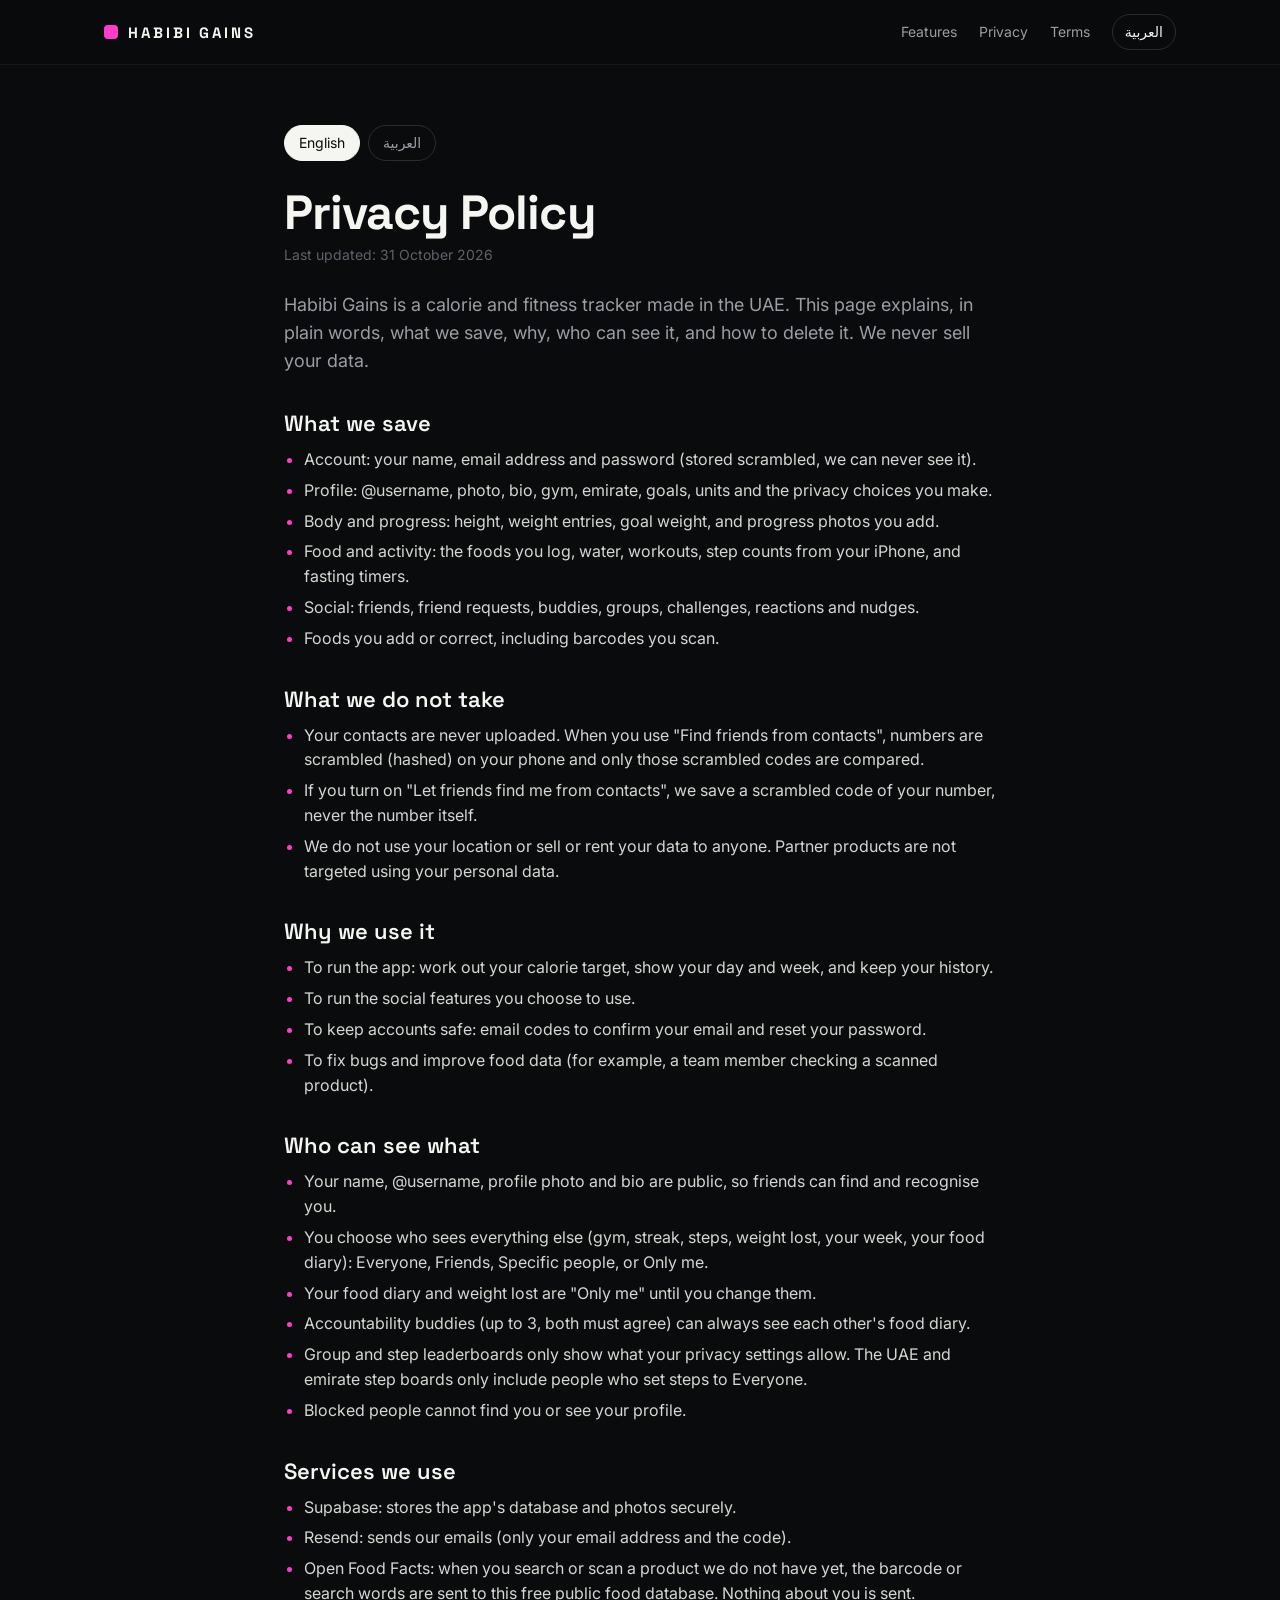
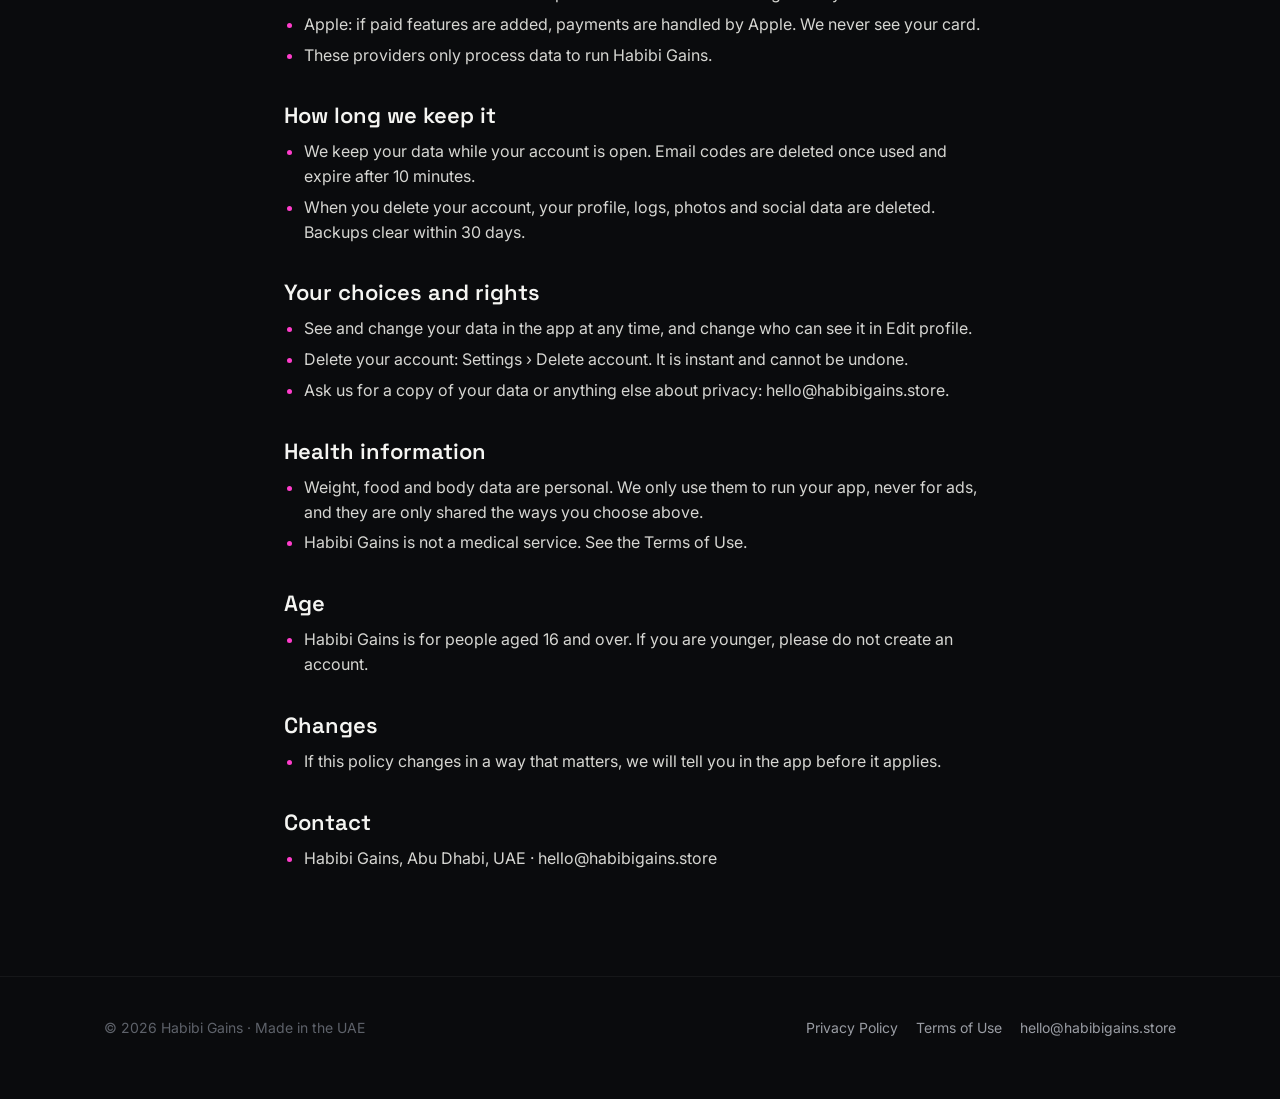
==== privacy/index.html @ e0798a8f "Add files via upload" ====
<!DOCTYPE html><html lang="en" dir="ltr"><head><meta charset="utf-8"><meta name="viewport" content="width=device-width,initial-scale=1">
<title>Privacy Policy · Habibi Gains</title><meta name="description" content="Habibi Gains is a calorie and fitness tracker made in the UAE. This page explains, in plain words, what we save, why, who can see it, and how to delet"><meta name="theme-color" content="#0A0B0D">
<meta property="og:title" content="Privacy Policy · Habibi Gains"><meta property="og:description" content="Habibi Gains is a calorie and fitness tracker made in the UAE. This page explains, in plain words, what we save, why, who can see it, and how to delet"><meta property="og:url" content="https://habibigains.store/privacy/">
<link rel="icon" href="data:image/svg+xml,%3Csvg xmlns='http://www.w3.org/2000/svg' viewBox='0 0 32 32'%3E%3Crect width='32' height='32' rx='8' fill='%23FF3DCB'/%3E%3C/svg%3E">
<link rel="preconnect" href="https://fonts.googleapis.com"><link rel="preconnect" href="https://fonts.gstatic.com" crossorigin><link href="https://fonts.googleapis.com/css2?family=Inter:wght@400;500;600&family=Space+Grotesk:wght@500;700&family=IBM+Plex+Sans+Arabic:wght@400;600;700&display=swap" rel="stylesheet"><style>
:root{--bg:#0A0B0D;--card:#15171B;--card2:#1E2126;--text:#F5F5F2;--muted:#9A9DA4;--faint:#5E626A;--accent:#FF3DCB;--lime:#C6FF3D}
*{box-sizing:border-box;margin:0;padding:0}
html{scroll-behavior:smooth}
body{overflow-x:hidden;background:var(--bg);color:var(--text);font:400 16px/1.55 Inter,system-ui,-apple-system,sans-serif;-webkit-font-smoothing:antialiased}
[dir=rtl] body,[dir=rtl] .h{font-family:'IBM Plex Sans Arabic',Inter,system-ui,sans-serif}
a{color:inherit;text-decoration:none}
.wrap{max-width:1120px;margin:0 auto;padding:0 24px}
.h{font-family:'Space Grotesk',Inter,sans-serif;letter-spacing:-.02em}
nav{position:sticky;top:0;z-index:10;backdrop-filter:blur(14px);background:rgba(10,11,13,.75);border-bottom:1px solid #ffffff0d}
nav .wrap{display:flex;align-items:center;justify-content:space-between;height:64px}
.logo{white-space:nowrap;display:flex;align-items:center;gap:10px;font:700 15px 'Space Grotesk',sans-serif;letter-spacing:.18em}
.logo i{width:14px;height:14px;border-radius:4px;background:var(--accent);display:block}
.links{display:flex;gap:22px;align-items:center;font-size:14px;color:var(--muted)}
.links a:hover{color:var(--text)}
.lang{border:1px solid #ffffff22;border-radius:999px;padding:6px 12px;color:var(--text);background:none;font:inherit;cursor:pointer}
.hero{padding-top:88px;padding-bottom:40px;display:grid;grid-template-columns:minmax(0,1.1fr) minmax(0,.9fr);gap:40px;align-items:center}
.pill{display:inline-flex;gap:8px;align-items:center;font-size:13px;color:var(--muted);border:1px solid #ffffff1a;border-radius:999px;padding:6px 12px}
.pill b{width:7px;height:7px;border-radius:50%;background:var(--lime);display:block}
h1{font-size:clamp(42px,6vw,72px);line-height:1.02;margin:22px 0 18px}
h1 em{font-style:normal;color:var(--accent)}
.sub{font-size:19px;color:var(--muted);max-width:520px}
.cta{display:flex;gap:12px;flex-wrap:wrap;margin-top:30px}
.store{display:inline-flex;align-items:center;gap:10px;background:var(--text);color:#0A0B0D;border-radius:14px;padding:12px 18px;font-weight:600}
.store small{display:block;font-size:11px;font-weight:500;opacity:.6;line-height:1}
form{display:flex;gap:8px;margin-top:16px;max-width:460px}
input{flex:1;background:var(--card);border:1px solid #ffffff14;border-radius:14px;padding:14px 16px;color:var(--text);font:inherit;outline:none}
input:focus{border-color:var(--accent)}
button.go{white-space:nowrap;background:var(--accent);color:#0A0B0D;border:0;border-radius:14px;padding:0 18px;font:600 15px Inter,sans-serif;cursor:pointer}
.note{font-size:13px;color:var(--faint);margin-top:8px;min-height:20px}
.phones{position:relative;height:600px}
.phone{position:absolute;width:270px;height:560px;border-radius:44px;background:#000;border:8px solid #1c1e22;box-shadow:0 40px 80px #0009,0 0 0 1px #ffffff12;overflow:hidden;padding:46px 16px 16px}
.phone:before{content:"";position:absolute;top:10px;left:50%;transform:translateX(-50%);width:84px;height:24px;border-radius:12px;background:#000;border:1px solid #ffffff10}
.p1{right:215px;top:10px;transform:rotate(-5deg)}
.p2{right:-10px;top:60px;transform:rotate(5deg);z-index:2}
.scr{display:flex;flex-direction:column;gap:10px;font-size:12px}
.card{background:var(--card);border-radius:18px;padding:12px}
.ring{width:120px;height:120px;border-radius:50%;margin:4px auto;display:grid;place-items:center;background:conic-gradient(var(--accent) 0 66%,#ffffff14 0)}
.ring div{width:96px;height:96px;border-radius:50%;background:var(--card);display:grid;place-items:center;text-align:center}
.ring b{font:700 24px 'Space Grotesk',sans-serif}
.dots{display:flex;justify-content:space-between}
.dots span{width:22px;height:22px;border-radius:50%;background:var(--accent)}
.dots .o{background:#FF7A59}.dots .u{background:#ffffff1a}
.bar{height:6px;border-radius:9px;background:#ffffff14;overflow:hidden;margin-top:4px}.bar i{display:block;height:100%;background:var(--accent)}
.row{display:flex;justify-content:space-between;align-items:center}
.m{color:var(--muted)}
.receipt{background:#F7F5EF;color:#111;border-radius:6px;padding:14px;font:12px/1.5 'Courier New',monospace;transform:rotate(-1.5deg)}
.receipt hr{border:0;border-top:1px dashed #999;margin:6px 0}
section{padding:90px 0}
.kicker{color:var(--accent);font:600 13px Inter,sans-serif;letter-spacing:.14em;text-transform:uppercase}
h2{font-size:clamp(32px,4vw,48px);line-height:1.08;margin:12px 0 14px}
.lead{color:var(--muted);font-size:18px;max-width:620px}
.grid{display:grid;grid-template-columns:repeat(3,1fr);gap:16px;margin-top:44px}
.f{background:var(--card);border:1px solid #ffffff0a;border-radius:24px;padding:26px;min-height:210px}
.f .ic{width:42px;height:42px;border-radius:12px;background:var(--card2);display:grid;place-items:center;font-size:20px;margin-bottom:18px}
.f h3{font:600 20px 'Space Grotesk',sans-serif;margin-bottom:8px}
.f p{color:var(--muted);font-size:15px}
.f.wide{grid-column:span 3;min-height:0}.f.big{grid-column:span 2;background:linear-gradient(135deg,#2a0f25,#15171B 60%)}
.week{display:flex;gap:10px;margin-top:22px;align-items:flex-end;height:120px}
.week div{flex:1;text-align:center;font-size:12px;color:var(--muted)}
.week span{display:block;height:var(--h);background:var(--accent);border-radius:10px;margin-bottom:6px}
.week .over span{background:#FF7A59}.week .off span{background:#ffffff14}
.band{background:var(--card);border-radius:32px;padding:56px;display:grid;grid-template-columns:1fr 1fr;gap:40px;align-items:center}
.stat{font:700 64px 'Space Grotesk',sans-serif;color:var(--lime);line-height:1}
footer{border-top:1px solid #ffffff0d;padding:40px 0 60px;color:var(--faint);font-size:14px}
footer .wrap{display:flex;justify-content:space-between;flex-wrap:wrap;gap:16px}
footer a{color:var(--muted)}
.doc{max-width:760px;padding:60px 24px 100px}
.doc h1{font-size:48px;margin:0 0 6px}
.doc .upd{color:var(--faint);font-size:14px;margin-bottom:26px}
.doc .intro{font-size:18px;color:var(--muted);margin-bottom:32px}
.doc h2{font:600 22px 'Space Grotesk',sans-serif;margin:34px 0 10px}
.doc ul{padding-inline-start:20px;color:#d6d6d2}
.doc li{margin:6px 0}
.doc li::marker{color:var(--accent)}
.toggle{display:flex;gap:8px;margin-bottom:28px}
.toggle a{border:1px solid #ffffff22;border-radius:999px;padding:6px 14px;font-size:14px;color:var(--muted)}
.toggle a.on{background:var(--text);color:#0A0B0D;border-color:var(--text)}
@media (max-width:900px){.f.wide{grid-column:auto}.hero{grid-template-columns:1fr;padding-top:48px}.phones{height:560px;margin-top:10px}.p1{left:0;right:auto}.p2{right:0}.grid{grid-template-columns:1fr}.f.big{grid-column:auto}.band{grid-template-columns:1fr;padding:32px}.links .hide{display:none}}
@media (max-width:560px){.links a{display:none}form{flex-wrap:wrap}form input{min-width:100%}button.go{height:50px}.hero>div{min-width:0}.logo{letter-spacing:.1em}.p1{display:none}.p2{left:50%;right:auto;transform:translateX(-50%) rotate(2deg)}}
</style></head><body><nav><div class="wrap"><a class="logo" href="/"><i></i>HABIBI GAINS</a><div class="links">
<a class="hide" href="/#features" data-en="Features" data-ar="المزايا">Features</a><a href="/privacy/" data-en="Privacy" data-ar="الخصوصية">Privacy</a><a href="/terms/" data-en="Terms" data-ar="الشروط">Terms</a>
<button class="lang" onclick="setLang(document.documentElement.lang==='ar'?'en':'ar')">العربية</button></div></div></nav><main class="wrap doc">
<div class="toggle"><a href="#" data-l="en" class="on" onclick="setLang('en');return false">English</a><a href="#" data-l="ar" onclick="setLang('ar');return false">العربية</a></div>
<div data-doc="en" dir="ltr"><h1 class="h">Privacy Policy</h1><div class="upd">Last updated: 31 October 2026</div><p class="intro">Habibi Gains is a calorie and fitness tracker made in the UAE. This page explains, in plain words, what we save, why, who can see it, and how to delete it. We never sell your data.</p><h2>What we save</h2><ul><li>Account: your name, email address and password (stored scrambled, we can never see it).</li><li>Profile: @username, photo, bio, gym, emirate, goals, units and the privacy choices you make.</li><li>Body and progress: height, weight entries, goal weight, and progress photos you add.</li><li>Food and activity: the foods you log, water, workouts, step counts from your iPhone, and fasting timers.</li><li>Social: friends, friend requests, buddies, groups, challenges, reactions and nudges.</li><li>Foods you add or correct, including barcodes you scan.</li></ul><h2>What we do not take</h2><ul><li>Your contacts are never uploaded. When you use &quot;Find friends from contacts&quot;, numbers are scrambled (hashed) on your phone and only those scrambled codes are compared.</li><li>If you turn on &quot;Let friends find me from contacts&quot;, we save a scrambled code of your number, never the number itself.</li><li>We do not use your location or sell or rent your data to anyone. Partner products are not targeted using your personal data.</li></ul><h2>Why we use it</h2><ul><li>To run the app: work out your calorie target, show your day and week, and keep your history.</li><li>To run the social features you choose to use.</li><li>To keep accounts safe: email codes to confirm your email and reset your password.</li><li>To fix bugs and improve food data (for example, a team member checking a scanned product).</li></ul><h2>Who can see what</h2><ul><li>Your name, @username, profile photo and bio are public, so friends can find and recognise you.</li><li>You choose who sees everything else (gym, streak, steps, weight lost, your week, your food diary): Everyone, Friends, Specific people, or Only me.</li><li>Your food diary and weight lost are &quot;Only me&quot; until you change them.</li><li>Accountability buddies (up to 3, both must agree) can always see each other&#x27;s food diary.</li><li>Group and step leaderboards only show what your privacy settings allow. The UAE and emirate step boards only include people who set steps to Everyone.</li><li>Blocked people cannot find you or see your profile.</li></ul><h2>Services we use</h2><ul><li>Supabase: stores the app&#x27;s database and photos securely.</li><li>Resend: sends our emails (only your email address and the code).</li><li>Open Food Facts: when you search or scan a product we do not have yet, the barcode or search words are sent to this free public food database. Nothing about you is sent.</li><li>Apple: if paid features are added, payments are handled by Apple. We never see your card.</li><li>These providers only process data to run Habibi Gains.</li></ul><h2>How long we keep it</h2><ul><li>We keep your data while your account is open. Email codes are deleted once used and expire after 10 minutes.</li><li>When you delete your account, your profile, logs, photos and social data are deleted. Backups clear within 30 days.</li></ul><h2>Your choices and rights</h2><ul><li>See and change your data in the app at any time, and change who can see it in Edit profile.</li><li>Delete your account: Settings › Delete account. It is instant and cannot be undone.</li><li>Ask us for a copy of your data or anything else about privacy: hello@habibigains.store.</li></ul><h2>Health information</h2><ul><li>Weight, food and body data are personal. We only use them to run your app, never for ads, and they are only shared the ways you choose above.</li><li>Habibi Gains is not a medical service. See the Terms of Use.</li></ul><h2>Age</h2><ul><li>Habibi Gains is for people aged 16 and over. If you are younger, please do not create an account.</li></ul><h2>Changes</h2><ul><li>If this policy changes in a way that matters, we will tell you in the app before it applies.</li></ul><h2>Contact</h2><ul><li>Habibi Gains, Abu Dhabi, UAE · hello@habibigains.store</li></ul></div><div data-doc="ar" dir="rtl" hidden><h1 class="h">سياسة الخصوصية</h1><div class="upd">آخر تحديث: ٣١ أكتوبر ٢٠٢٦</div><p class="intro">Habibi Gains تطبيق لتتبع السعرات واللياقة صُنع في الإمارات. هذه الصفحة تشرح ببساطة ماذا نحفظ، ولماذا، ومن يقدر يشوفه، وكيف تحذفه. نحن لا نبيع بياناتك أبداً.</p><h2>ماذا نحفظ</h2><ul><li>الحساب: اسمك وإيميلك وكلمة المرور (محفوظة مشفّرة ولا نقدر نشوفها).</li><li>الملف الشخصي: اسم المستخدم، الصورة، النبذة، النادي، الإمارة، أهدافك، الوحدات وإعدادات الخصوصية.</li><li>الجسم والتقدم: الطول، أوزانك، الوزن المستهدف، وصور التقدم اللي تضيفها.</li><li>الأكل والنشاط: الأكل المسجل، الماء، التمارين، خطوات الآيفون، ومؤقت الصيام.</li><li>الجانب الاجتماعي: الأصحاب، الطلبات، شركاء الالتزام، المجموعات، التحديات، التفاعلات والنكزات.</li><li>الأكلات اللي تضيفها أو تصححها، ومنها الباركود الممسوح.</li></ul><h2>ماذا لا نأخذ</h2><ul><li>جهات اتصالك لا تُرفع أبداً. عند البحث عن أصحاب من جهات الاتصال، الأرقام تُشفّر على جهازك ونقارن الرموز المشفرة فقط.</li><li>إذا فعّلت &quot;خلّ أصحابي يلقوني من جهات الاتصال&quot;، نحفظ رمزاً مشفراً لرقمك وليس الرقم نفسه.</li><li>لا نستخدم موقعك، ولا نبيع أو نؤجر بياناتك لأي أحد. منتجات الشركاء لا تُستهدف باستخدام بياناتك الشخصية.</li></ul><h2>لماذا نستخدمها</h2><ul><li>لتشغيل التطبيق: حساب هدف السعرات، عرض يومك وأسبوعك، وحفظ سجلك.</li><li>لتشغيل المزايا الاجتماعية اللي تختار تستخدمها.</li><li>لحماية الحسابات: رموز بالإيميل لتأكيد الإيميل وتغيير كلمة المرور.</li><li>لإصلاح الأخطاء وتحسين بيانات الأكل (مثل مراجعة منتج ممسوح).</li></ul><h2>من يشوف ماذا</h2><ul><li>اسمك واسم المستخدم وصورتك ونبذتك عامة، عشان أصحابك يلقونك ويعرفونك.</li><li>وأنت تختار من يشوف الباقي (النادي، السلسلة، الخطوات، الوزن المفقود، أسبوعك، يومياتك الغذائية): الكل، الأصحاب، أشخاص محددين، أو أنا فقط.</li><li>يومياتك الغذائية والوزن المفقود &quot;أنا فقط&quot; إلى أن تغيرها.</li><li>شركاء الالتزام (حتى ٣، وبموافقة الطرفين) يشوفون يوميات أكل بعض دائماً.</li><li>لوحات الترتيب تعرض فقط ما تسمح به إعداداتك. ترتيب الإمارات والإمارة يشمل فقط من جعل خطواته للكل.</li><li>من تحظره لا يقدر يلقاك أو يشوف ملفك.</li></ul><h2>الخدمات اللي نستخدمها</h2><ul><li>Supabase: لحفظ قاعدة البيانات والصور بشكل آمن.</li><li>Resend: لإرسال الإيميلات (إيميلك والرمز فقط).</li><li>Open Food Facts: عند البحث أو مسح منتج غير موجود عندنا، يُرسل الباركود أو كلمات البحث لهذه القاعدة العامة المجانية. لا يُرسل شيء عنك.</li><li>Apple: إذا أضفنا مزايا مدفوعة، الدفع يتم عن طريق Apple ولا نشوف بطاقتك.</li><li>هذه الجهات تعالج البيانات فقط لتشغيل Habibi Gains.</li></ul><h2>مدة الحفظ</h2><ul><li>نحفظ بياناتك طالما حسابك مفتوح. رموز الإيميل تُحذف بعد استخدامها وتنتهي بعد ١٠ دقائق.</li><li>عند حذف حسابك تُحذف بياناتك وصورك وسجلاتك. النسخ الاحتياطية تُمسح خلال ٣٠ يوم.</li></ul><h2>خياراتك وحقوقك</h2><ul><li>تقدر تشوف بياناتك وتغيرها في أي وقت، وتغير من يشوفها من تعديل الملف.</li><li>حذف الحساب: الإعدادات › حذف الحساب. فوري ولا يمكن التراجع عنه.</li><li>لطلب نسخة من بياناتك أو أي سؤال عن الخصوصية: hello@habibigains.store</li></ul><h2>المعلومات الصحية</h2><ul><li>الوزن والأكل وبيانات الجسم معلومات شخصية. نستخدمها فقط لتشغيل تطبيقك، ولا نستخدمها للإعلانات، ولا تُشارك إلا بالطرق اللي تختارها.</li><li>Habibi Gains ليس خدمة طبية. راجع شروط الاستخدام.</li></ul><h2>العمر</h2><ul><li>التطبيق لمن عمرهم ١٦ سنة وأكثر. إذا كنت أصغر، لا تنشئ حساباً.</li></ul><h2>التغييرات</h2><ul><li>إذا تغيرت هذه السياسة بشكل مهم، بنبلغك داخل التطبيق قبل التطبيق.</li></ul><h2>تواصل معنا</h2><ul><li>Habibi Gains، أبوظبي، الإمارات · hello@habibigains.store</li></ul></div></main><footer><div class="wrap"><div>© 2026 Habibi Gains · <span data-en="Made in the UAE" data-ar="صُنع في الإمارات">Made in the UAE</span></div>
<div style="display:flex;gap:18px"><a href="/privacy/" data-en="Privacy Policy" data-ar="سياسة الخصوصية">Privacy Policy</a><a href="/terms/" data-en="Terms of Use" data-ar="شروط الاستخدام">Terms of Use</a><a href="mailto:hello@habibigains.store">hello@habibigains.store</a></div></div></footer><script>
function setLang(l){document.documentElement.lang=l;document.documentElement.dir=l==='ar'?'rtl':'ltr';
document.querySelectorAll('[data-en]').forEach(e=>{e.textContent=e.dataset[l]});
document.querySelectorAll('[data-en-ph]').forEach(e=>{e.placeholder=e.dataset[l+'Ph']});
document.querySelectorAll('.lang').forEach(b=>b.textContent=l==='ar'?'English':'العربية');
document.querySelectorAll('[data-doc]').forEach(d=>d.hidden=d.dataset.doc!==l);
document.querySelectorAll('.toggle a').forEach(a=>a.classList.toggle('on',a.dataset.l===l));
try{localStorage.setItem('hg-lang',l)}catch(e){}}
(function(){var l='en';try{l=localStorage.getItem('hg-lang')||((navigator.language||'').startsWith('ar')?'ar':'en')}catch(e){}if(location.hash==='#ar')l='ar';setLang(l)})();
</script></body></html>
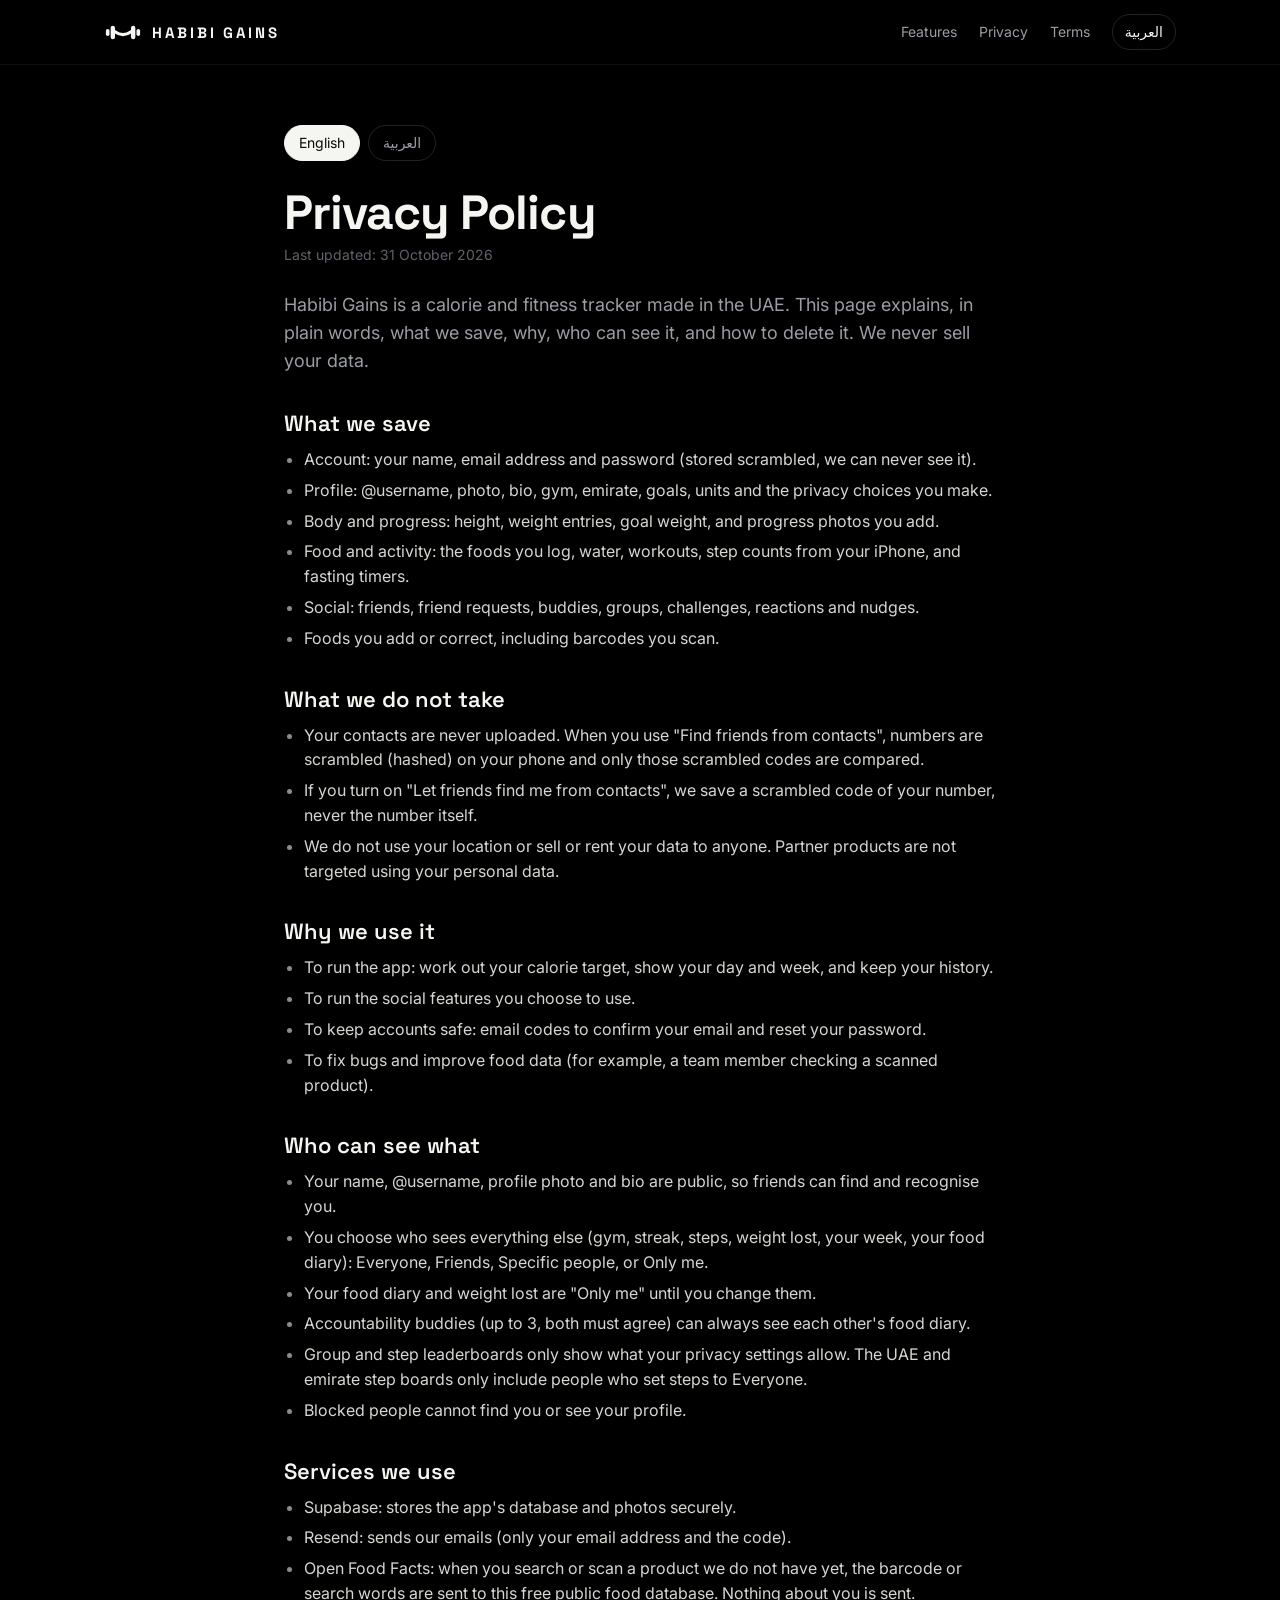
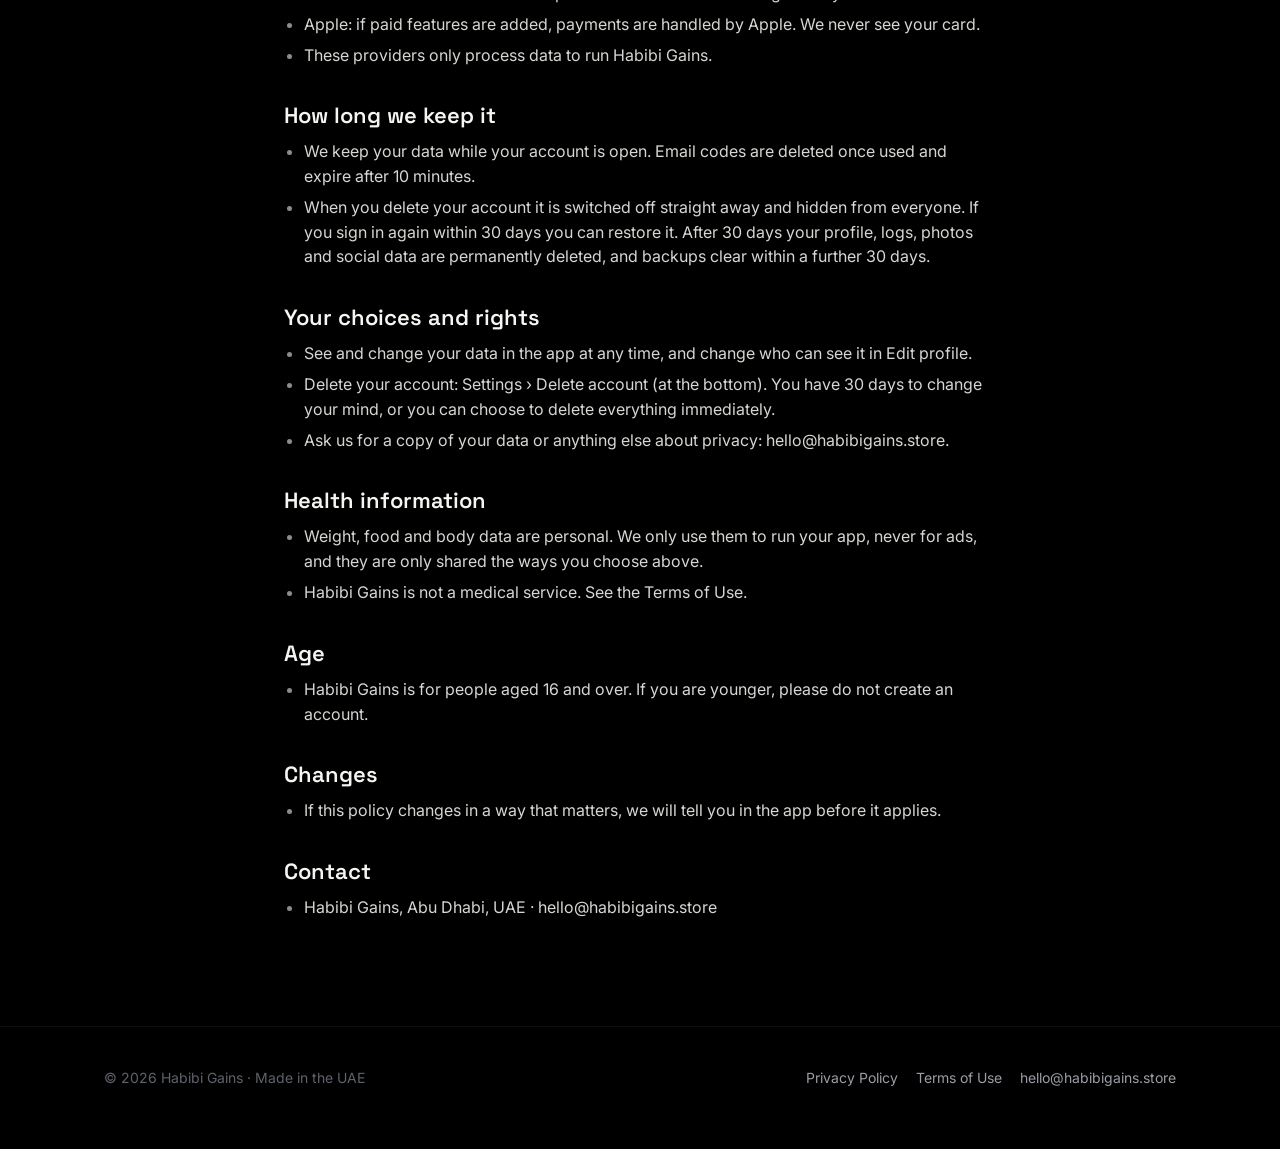
==== commit 5c9a8fa7: "Add files via upload" ====
--- a/privacy/index.html
+++ b/privacy/index.html
@@ -1,9 +1,10 @@
 <!DOCTYPE html><html lang="en" dir="ltr"><head><meta charset="utf-8"><meta name="viewport" content="width=device-width,initial-scale=1">
-<title>Privacy Policy · Habibi Gains</title><meta name="description" content="Habibi Gains is a calorie and fitness tracker made in the UAE. This page explains, in plain words, what we save, why, who can see it, and how to delet"><meta name="theme-color" content="#0A0B0D">
+<title>Privacy Policy · Habibi Gains</title><meta name="description" content="Habibi Gains is a calorie and fitness tracker made in the UAE. This page explains, in plain words, what we save, why, who can see it, and how to delet"><meta name="theme-color" content="#000000">
 <meta property="og:title" content="Privacy Policy · Habibi Gains"><meta property="og:description" content="Habibi Gains is a calorie and fitness tracker made in the UAE. This page explains, in plain words, what we save, why, who can see it, and how to delet"><meta property="og:url" content="https://habibigains.store/privacy/">
-<link rel="icon" href="data:image/svg+xml,%3Csvg xmlns='http://www.w3.org/2000/svg' viewBox='0 0 32 32'%3E%3Crect width='32' height='32' rx='8' fill='%23FF3DCB'/%3E%3C/svg%3E">
+<link rel="icon" href="/favicon.svg"><link rel="apple-touch-icon" href="/logo.png"><meta property="og:image" content="https://habibigains.store/logo.png">
 <link rel="preconnect" href="https://fonts.googleapis.com"><link rel="preconnect" href="https://fonts.gstatic.com" crossorigin><link href="https://fonts.googleapis.com/css2?family=Inter:wght@400;500;600&family=Space+Grotesk:wght@500;700&family=IBM+Plex+Sans+Arabic:wght@400;600;700&display=swap" rel="stylesheet"><style>
-:root{--bg:#0A0B0D;--card:#15171B;--card2:#1E2126;--text:#F5F5F2;--muted:#9A9DA4;--faint:#5E626A;--accent:#FF3DCB;--lime:#C6FF3D}
+:root{--bg:#000000;--card:#15171B;--card2:#1E2126;--text:#F5F5F2;--muted:#9A9DA4;--faint:#5E626A;--accent:#FFFFFF;--lime:#FFFFFF;--grey:#8A8C93}
+.lg{fill:currentColor;color:var(--text);display:block}
 *{box-sizing:border-box;margin:0;padding:0}
 html{scroll-behavior:smooth}
 body{overflow-x:hidden;background:var(--bg);color:var(--text);font:400 16px/1.55 Inter,system-ui,-apple-system,sans-serif;-webkit-font-smoothing:antialiased}
@@ -11,26 +12,26 @@
 a{color:inherit;text-decoration:none}
 .wrap{max-width:1120px;margin:0 auto;padding:0 24px}
 .h{font-family:'Space Grotesk',Inter,sans-serif;letter-spacing:-.02em}
-nav{position:sticky;top:0;z-index:10;backdrop-filter:blur(14px);background:rgba(10,11,13,.75);border-bottom:1px solid #ffffff0d}
+nav{position:sticky;top:0;z-index:10;backdrop-filter:blur(14px);background:rgba(0,0,0,.75);border-bottom:1px solid #ffffff0d}
 nav .wrap{display:flex;align-items:center;justify-content:space-between;height:64px}
 .logo{white-space:nowrap;display:flex;align-items:center;gap:10px;font:700 15px 'Space Grotesk',sans-serif;letter-spacing:.18em}
-.logo i{width:14px;height:14px;border-radius:4px;background:var(--accent);display:block}
+.logo .lg{width:38px;height:19px}
 .links{display:flex;gap:22px;align-items:center;font-size:14px;color:var(--muted)}
 .links a:hover{color:var(--text)}
 .lang{border:1px solid #ffffff22;border-radius:999px;padding:6px 12px;color:var(--text);background:none;font:inherit;cursor:pointer}
 .hero{padding-top:88px;padding-bottom:40px;display:grid;grid-template-columns:minmax(0,1.1fr) minmax(0,.9fr);gap:40px;align-items:center}
 .pill{display:inline-flex;gap:8px;align-items:center;font-size:13px;color:var(--muted);border:1px solid #ffffff1a;border-radius:999px;padding:6px 12px}
-.pill b{width:7px;height:7px;border-radius:50%;background:var(--lime);display:block}
+.pill b{width:7px;height:7px;border-radius:50%;background:#fff;display:block;box-shadow:0 0 0 3px #ffffff22}
 h1{font-size:clamp(42px,6vw,72px);line-height:1.02;margin:22px 0 18px}
-h1 em{font-style:normal;color:var(--accent)}
+h1 em{font-style:normal;color:#6B6E75}
 .sub{font-size:19px;color:var(--muted);max-width:520px}
 .cta{display:flex;gap:12px;flex-wrap:wrap;margin-top:30px}
 .store{display:inline-flex;align-items:center;gap:10px;background:var(--text);color:#0A0B0D;border-radius:14px;padding:12px 18px;font-weight:600}
 .store small{display:block;font-size:11px;font-weight:500;opacity:.6;line-height:1}
 form{display:flex;gap:8px;margin-top:16px;max-width:460px}
 input{flex:1;background:var(--card);border:1px solid #ffffff14;border-radius:14px;padding:14px 16px;color:var(--text);font:inherit;outline:none}
-input:focus{border-color:var(--accent)}
-button.go{white-space:nowrap;background:var(--accent);color:#0A0B0D;border:0;border-radius:14px;padding:0 18px;font:600 15px Inter,sans-serif;cursor:pointer}
+input:focus{border-color:#ffffff66}
+button.go{white-space:nowrap;background:#fff;color:#0A0B0D;border:0;border-radius:14px;padding:0 18px;font:600 15px Inter,sans-serif;cursor:pointer}
 .note{font-size:13px;color:var(--faint);margin-top:8px;min-height:20px}
 .phones{position:relative;height:600px}
 .phone{position:absolute;width:270px;height:560px;border-radius:44px;background:#000;border:8px solid #1c1e22;box-shadow:0 40px 80px #0009,0 0 0 1px #ffffff12;overflow:hidden;padding:46px 16px 16px}
@@ -39,19 +40,19 @@
 .p2{right:-10px;top:60px;transform:rotate(5deg);z-index:2}
 .scr{display:flex;flex-direction:column;gap:10px;font-size:12px}
 .card{background:var(--card);border-radius:18px;padding:12px}
-.ring{width:120px;height:120px;border-radius:50%;margin:4px auto;display:grid;place-items:center;background:conic-gradient(var(--accent) 0 66%,#ffffff14 0)}
+.ring{width:120px;height:120px;border-radius:50%;margin:4px auto;display:grid;place-items:center;background:conic-gradient(#fff 0 66%,#ffffff14 0)}
 .ring div{width:96px;height:96px;border-radius:50%;background:var(--card);display:grid;place-items:center;text-align:center}
 .ring b{font:700 24px 'Space Grotesk',sans-serif}
 .dots{display:flex;justify-content:space-between}
-.dots span{width:22px;height:22px;border-radius:50%;background:var(--accent)}
-.dots .o{background:#FF7A59}.dots .u{background:#ffffff1a}
-.bar{height:6px;border-radius:9px;background:#ffffff14;overflow:hidden;margin-top:4px}.bar i{display:block;height:100%;background:var(--accent)}
+.dots span{width:22px;height:22px;border-radius:50%;background:#fff}
+.dots .o{background:#6B6E75}.dots .u{background:#ffffff1a}
+.bar{height:6px;border-radius:9px;background:#ffffff14;overflow:hidden;margin-top:4px}.bar i{display:block;height:100%;background:#fff}
 .row{display:flex;justify-content:space-between;align-items:center}
 .m{color:var(--muted)}
 .receipt{background:#F7F5EF;color:#111;border-radius:6px;padding:14px;font:12px/1.5 'Courier New',monospace;transform:rotate(-1.5deg)}
 .receipt hr{border:0;border-top:1px dashed #999;margin:6px 0}
 section{padding:90px 0}
-.kicker{color:var(--accent);font:600 13px Inter,sans-serif;letter-spacing:.14em;text-transform:uppercase}
+.kicker{color:var(--grey);font:600 13px Inter,sans-serif;letter-spacing:.14em;text-transform:uppercase}
 h2{font-size:clamp(32px,4vw,48px);line-height:1.08;margin:12px 0 14px}
 .lead{color:var(--muted);font-size:18px;max-width:620px}
 .grid{display:grid;grid-template-columns:repeat(3,1fr);gap:16px;margin-top:44px}
@@ -59,13 +60,13 @@
 .f .ic{width:42px;height:42px;border-radius:12px;background:var(--card2);display:grid;place-items:center;font-size:20px;margin-bottom:18px}
 .f h3{font:600 20px 'Space Grotesk',sans-serif;margin-bottom:8px}
 .f p{color:var(--muted);font-size:15px}
-.f.wide{grid-column:span 3;min-height:0}.f.big{grid-column:span 2;background:linear-gradient(135deg,#2a0f25,#15171B 60%)}
+.f.wide{grid-column:span 3;min-height:0}.f.big{grid-column:span 2;background:linear-gradient(135deg,#24262b,#15171B 60%)}
 .week{display:flex;gap:10px;margin-top:22px;align-items:flex-end;height:120px}
 .week div{flex:1;text-align:center;font-size:12px;color:var(--muted)}
-.week span{display:block;height:var(--h);background:var(--accent);border-radius:10px;margin-bottom:6px}
-.week .over span{background:#FF7A59}.week .off span{background:#ffffff14}
+.week span{display:block;height:var(--h);background:#fff;border-radius:10px;margin-bottom:6px}
+.week .over span{background:#6B6E75}.week .off span{background:#ffffff14}
 .band{background:var(--card);border-radius:32px;padding:56px;display:grid;grid-template-columns:1fr 1fr;gap:40px;align-items:center}
-.stat{font:700 64px 'Space Grotesk',sans-serif;color:var(--lime);line-height:1}
+.stat{font:700 64px 'Space Grotesk',sans-serif;color:#fff;line-height:1}
 footer{border-top:1px solid #ffffff0d;padding:40px 0 60px;color:var(--faint);font-size:14px}
 footer .wrap{display:flex;justify-content:space-between;flex-wrap:wrap;gap:16px}
 footer a{color:var(--muted)}
@@ -76,18 +77,19 @@
 .doc h2{font:600 22px 'Space Grotesk',sans-serif;margin:34px 0 10px}
 .doc ul{padding-inline-start:20px;color:#d6d6d2}
 .doc li{margin:6px 0}
-.doc li::marker{color:var(--accent)}
+.doc li::marker{color:var(--grey)}
 .toggle{display:flex;gap:8px;margin-bottom:28px}
 .toggle a{border:1px solid #ffffff22;border-radius:999px;padding:6px 14px;font-size:14px;color:var(--muted)}
 .toggle a.on{background:var(--text);color:#0A0B0D;border-color:var(--text)}
 @media (max-width:900px){.f.wide{grid-column:auto}.hero{grid-template-columns:1fr;padding-top:48px}.phones{height:560px;margin-top:10px}.p1{left:0;right:auto}.p2{right:0}.grid{grid-template-columns:1fr}.f.big{grid-column:auto}.band{grid-template-columns:1fr;padding:32px}.links .hide{display:none}}
-@media (max-width:560px){.links a{display:none}form{flex-wrap:wrap}form input{min-width:100%}button.go{height:50px}.hero>div{min-width:0}.logo{letter-spacing:.1em}.p1{display:none}.p2{left:50%;right:auto;transform:translateX(-50%) rotate(2deg)}}
-</style></head><body><nav><div class="wrap"><a class="logo" href="/"><i></i>HABIBI GAINS</a><div class="links">
+@media (max-width:560px){.links a{display:none}form{flex-wrap:wrap}form input{min-width:100%;max-width:none!important}button.go{height:50px}.hero>div{min-width:0}.logo{letter-spacing:.1em}.p1{display:none}.p2{left:50%;right:auto;transform:translateX(-50%) rotate(2deg)}}
+</style></head><body><nav><div class="wrap"><a class="logo" href="/"><svg class="lg" viewBox="0 0 400 200" aria-label="Habibi Gains"><rect x="20" y="62" width="38" height="76" rx="19"/><rect x="70" y="30" width="46" height="140" rx="23"/><rect x="284" y="30" width="46" height="140" rx="23"/><rect x="342" y="62" width="38" height="76" rx="19"/><path d="M116 92 Q200 152 284 92" fill="none" stroke="currentColor" stroke-width="34" stroke-linecap="round"/></svg>HABIBI GAINS</a><div class="links">
 <a class="hide" href="/#features" data-en="Features" data-ar="المزايا">Features</a><a href="/privacy/" data-en="Privacy" data-ar="الخصوصية">Privacy</a><a href="/terms/" data-en="Terms" data-ar="الشروط">Terms</a>
 <button class="lang" onclick="setLang(document.documentElement.lang==='ar'?'en':'ar')">العربية</button></div></div></nav><main class="wrap doc">
 <div class="toggle"><a href="#" data-l="en" class="on" onclick="setLang('en');return false">English</a><a href="#" data-l="ar" onclick="setLang('ar');return false">العربية</a></div>
-<div data-doc="en" dir="ltr"><h1 class="h">Privacy Policy</h1><div class="upd">Last updated: 31 October 2026</div><p class="intro">Habibi Gains is a calorie and fitness tracker made in the UAE. This page explains, in plain words, what we save, why, who can see it, and how to delete it. We never sell your data.</p><h2>What we save</h2><ul><li>Account: your name, email address and password (stored scrambled, we can never see it).</li><li>Profile: @username, photo, bio, gym, emirate, goals, units and the privacy choices you make.</li><li>Body and progress: height, weight entries, goal weight, and progress photos you add.</li><li>Food and activity: the foods you log, water, workouts, step counts from your iPhone, and fasting timers.</li><li>Social: friends, friend requests, buddies, groups, challenges, reactions and nudges.</li><li>Foods you add or correct, including barcodes you scan.</li></ul><h2>What we do not take</h2><ul><li>Your contacts are never uploaded. When you use &quot;Find friends from contacts&quot;, numbers are scrambled (hashed) on your phone and only those scrambled codes are compared.</li><li>If you turn on &quot;Let friends find me from contacts&quot;, we save a scrambled code of your number, never the number itself.</li><li>We do not use your location or sell or rent your data to anyone. Partner products are not targeted using your personal data.</li></ul><h2>Why we use it</h2><ul><li>To run the app: work out your calorie target, show your day and week, and keep your history.</li><li>To run the social features you choose to use.</li><li>To keep accounts safe: email codes to confirm your email and reset your password.</li><li>To fix bugs and improve food data (for example, a team member checking a scanned product).</li></ul><h2>Who can see what</h2><ul><li>Your name, @username, profile photo and bio are public, so friends can find and recognise you.</li><li>You choose who sees everything else (gym, streak, steps, weight lost, your week, your food diary): Everyone, Friends, Specific people, or Only me.</li><li>Your food diary and weight lost are &quot;Only me&quot; until you change them.</li><li>Accountability buddies (up to 3, both must agree) can always see each other&#x27;s food diary.</li><li>Group and step leaderboards only show what your privacy settings allow. The UAE and emirate step boards only include people who set steps to Everyone.</li><li>Blocked people cannot find you or see your profile.</li></ul><h2>Services we use</h2><ul><li>Supabase: stores the app&#x27;s database and photos securely.</li><li>Resend: sends our emails (only your email address and the code).</li><li>Open Food Facts: when you search or scan a product we do not have yet, the barcode or search words are sent to this free public food database. Nothing about you is sent.</li><li>Apple: if paid features are added, payments are handled by Apple. We never see your card.</li><li>These providers only process data to run Habibi Gains.</li></ul><h2>How long we keep it</h2><ul><li>We keep your data while your account is open. Email codes are deleted once used and expire after 10 minutes.</li><li>When you delete your account, your profile, logs, photos and social data are deleted. Backups clear within 30 days.</li></ul><h2>Your choices and rights</h2><ul><li>See and change your data in the app at any time, and change who can see it in Edit profile.</li><li>Delete your account: Settings › Delete account. It is instant and cannot be undone.</li><li>Ask us for a copy of your data or anything else about privacy: hello@habibigains.store.</li></ul><h2>Health information</h2><ul><li>Weight, food and body data are personal. We only use them to run your app, never for ads, and they are only shared the ways you choose above.</li><li>Habibi Gains is not a medical service. See the Terms of Use.</li></ul><h2>Age</h2><ul><li>Habibi Gains is for people aged 16 and over. If you are younger, please do not create an account.</li></ul><h2>Changes</h2><ul><li>If this policy changes in a way that matters, we will tell you in the app before it applies.</li></ul><h2>Contact</h2><ul><li>Habibi Gains, Abu Dhabi, UAE · hello@habibigains.store</li></ul></div><div data-doc="ar" dir="rtl" hidden><h1 class="h">سياسة الخصوصية</h1><div class="upd">آخر تحديث: ٣١ أكتوبر ٢٠٢٦</div><p class="intro">Habibi Gains تطبيق لتتبع السعرات واللياقة صُنع في الإمارات. هذه الصفحة تشرح ببساطة ماذا نحفظ، ولماذا، ومن يقدر يشوفه، وكيف تحذفه. نحن لا نبيع بياناتك أبداً.</p><h2>ماذا نحفظ</h2><ul><li>الحساب: اسمك وإيميلك وكلمة المرور (محفوظة مشفّرة ولا نقدر نشوفها).</li><li>الملف الشخصي: اسم المستخدم، الصورة، النبذة، النادي، الإمارة، أهدافك، الوحدات وإعدادات الخصوصية.</li><li>الجسم والتقدم: الطول، أوزانك، الوزن المستهدف، وصور التقدم اللي تضيفها.</li><li>الأكل والنشاط: الأكل المسجل، الماء، التمارين، خطوات الآيفون، ومؤقت الصيام.</li><li>الجانب الاجتماعي: الأصحاب، الطلبات، شركاء الالتزام، المجموعات، التحديات، التفاعلات والنكزات.</li><li>الأكلات اللي تضيفها أو تصححها، ومنها الباركود الممسوح.</li></ul><h2>ماذا لا نأخذ</h2><ul><li>جهات اتصالك لا تُرفع أبداً. عند البحث عن أصحاب من جهات الاتصال، الأرقام تُشفّر على جهازك ونقارن الرموز المشفرة فقط.</li><li>إذا فعّلت &quot;خلّ أصحابي يلقوني من جهات الاتصال&quot;، نحفظ رمزاً مشفراً لرقمك وليس الرقم نفسه.</li><li>لا نستخدم موقعك، ولا نبيع أو نؤجر بياناتك لأي أحد. منتجات الشركاء لا تُستهدف باستخدام بياناتك الشخصية.</li></ul><h2>لماذا نستخدمها</h2><ul><li>لتشغيل التطبيق: حساب هدف السعرات، عرض يومك وأسبوعك، وحفظ سجلك.</li><li>لتشغيل المزايا الاجتماعية اللي تختار تستخدمها.</li><li>لحماية الحسابات: رموز بالإيميل لتأكيد الإيميل وتغيير كلمة المرور.</li><li>لإصلاح الأخطاء وتحسين بيانات الأكل (مثل مراجعة منتج ممسوح).</li></ul><h2>من يشوف ماذا</h2><ul><li>اسمك واسم المستخدم وصورتك ونبذتك عامة، عشان أصحابك يلقونك ويعرفونك.</li><li>وأنت تختار من يشوف الباقي (النادي، السلسلة، الخطوات، الوزن المفقود، أسبوعك، يومياتك الغذائية): الكل، الأصحاب، أشخاص محددين، أو أنا فقط.</li><li>يومياتك الغذائية والوزن المفقود &quot;أنا فقط&quot; إلى أن تغيرها.</li><li>شركاء الالتزام (حتى ٣، وبموافقة الطرفين) يشوفون يوميات أكل بعض دائماً.</li><li>لوحات الترتيب تعرض فقط ما تسمح به إعداداتك. ترتيب الإمارات والإمارة يشمل فقط من جعل خطواته للكل.</li><li>من تحظره لا يقدر يلقاك أو يشوف ملفك.</li></ul><h2>الخدمات اللي نستخدمها</h2><ul><li>Supabase: لحفظ قاعدة البيانات والصور بشكل آمن.</li><li>Resend: لإرسال الإيميلات (إيميلك والرمز فقط).</li><li>Open Food Facts: عند البحث أو مسح منتج غير موجود عندنا، يُرسل الباركود أو كلمات البحث لهذه القاعدة العامة المجانية. لا يُرسل شيء عنك.</li><li>Apple: إذا أضفنا مزايا مدفوعة، الدفع يتم عن طريق Apple ولا نشوف بطاقتك.</li><li>هذه الجهات تعالج البيانات فقط لتشغيل Habibi Gains.</li></ul><h2>مدة الحفظ</h2><ul><li>نحفظ بياناتك طالما حسابك مفتوح. رموز الإيميل تُحذف بعد استخدامها وتنتهي بعد ١٠ دقائق.</li><li>عند حذف حسابك تُحذف بياناتك وصورك وسجلاتك. النسخ الاحتياطية تُمسح خلال ٣٠ يوم.</li></ul><h2>خياراتك وحقوقك</h2><ul><li>تقدر تشوف بياناتك وتغيرها في أي وقت، وتغير من يشوفها من تعديل الملف.</li><li>حذف الحساب: الإعدادات › حذف الحساب. فوري ولا يمكن التراجع عنه.</li><li>لطلب نسخة من بياناتك أو أي سؤال عن الخصوصية: hello@habibigains.store</li></ul><h2>المعلومات الصحية</h2><ul><li>الوزن والأكل وبيانات الجسم معلومات شخصية. نستخدمها فقط لتشغيل تطبيقك، ولا نستخدمها للإعلانات، ولا تُشارك إلا بالطرق اللي تختارها.</li><li>Habibi Gains ليس خدمة طبية. راجع شروط الاستخدام.</li></ul><h2>العمر</h2><ul><li>التطبيق لمن عمرهم ١٦ سنة وأكثر. إذا كنت أصغر، لا تنشئ حساباً.</li></ul><h2>التغييرات</h2><ul><li>إذا تغيرت هذه السياسة بشكل مهم، بنبلغك داخل التطبيق قبل التطبيق.</li></ul><h2>تواصل معنا</h2><ul><li>Habibi Gains، أبوظبي، الإمارات · hello@habibigains.store</li></ul></div></main><footer><div class="wrap"><div>© 2026 Habibi Gains · <span data-en="Made in the UAE" data-ar="صُنع في الإمارات">Made in the UAE</span></div>
+<div data-doc="en" dir="ltr"><h1 class="h">Privacy Policy</h1><div class="upd">Last updated: 31 October 2026</div><p class="intro">Habibi Gains is a calorie and fitness tracker made in the UAE. This page explains, in plain words, what we save, why, who can see it, and how to delete it. We never sell your data.</p><h2>What we save</h2><ul><li>Account: your name, email address and password (stored scrambled, we can never see it).</li><li>Profile: @username, photo, bio, gym, emirate, goals, units and the privacy choices you make.</li><li>Body and progress: height, weight entries, goal weight, and progress photos you add.</li><li>Food and activity: the foods you log, water, workouts, step counts from your iPhone, and fasting timers.</li><li>Social: friends, friend requests, buddies, groups, challenges, reactions and nudges.</li><li>Foods you add or correct, including barcodes you scan.</li></ul><h2>What we do not take</h2><ul><li>Your contacts are never uploaded. When you use &quot;Find friends from contacts&quot;, numbers are scrambled (hashed) on your phone and only those scrambled codes are compared.</li><li>If you turn on &quot;Let friends find me from contacts&quot;, we save a scrambled code of your number, never the number itself.</li><li>We do not use your location or sell or rent your data to anyone. Partner products are not targeted using your personal data.</li></ul><h2>Why we use it</h2><ul><li>To run the app: work out your calorie target, show your day and week, and keep your history.</li><li>To run the social features you choose to use.</li><li>To keep accounts safe: email codes to confirm your email and reset your password.</li><li>To fix bugs and improve food data (for example, a team member checking a scanned product).</li></ul><h2>Who can see what</h2><ul><li>Your name, @username, profile photo and bio are public, so friends can find and recognise you.</li><li>You choose who sees everything else (gym, streak, steps, weight lost, your week, your food diary): Everyone, Friends, Specific people, or Only me.</li><li>Your food diary and weight lost are &quot;Only me&quot; until you change them.</li><li>Accountability buddies (up to 3, both must agree) can always see each other&#x27;s food diary.</li><li>Group and step leaderboards only show what your privacy settings allow. The UAE and emirate step boards only include people who set steps to Everyone.</li><li>Blocked people cannot find you or see your profile.</li></ul><h2>Services we use</h2><ul><li>Supabase: stores the app&#x27;s database and photos securely.</li><li>Resend: sends our emails (only your email address and the code).</li><li>Open Food Facts: when you search or scan a product we do not have yet, the barcode or search words are sent to this free public food database. Nothing about you is sent.</li><li>Apple: if paid features are added, payments are handled by Apple. We never see your card.</li><li>These providers only process data to run Habibi Gains.</li></ul><h2>How long we keep it</h2><ul><li>We keep your data while your account is open. Email codes are deleted once used and expire after 10 minutes.</li><li>When you delete your account it is switched off straight away and hidden from everyone. If you sign in again within 30 days you can restore it. After 30 days your profile, logs, photos and social data are permanently deleted, and backups clear within a further 30 days.</li></ul><h2>Your choices and rights</h2><ul><li>See and change your data in the app at any time, and change who can see it in Edit profile.</li><li>Delete your account: Settings › Delete account (at the bottom). You have 30 days to change your mind, or you can choose to delete everything immediately.</li><li>Ask us for a copy of your data or anything else about privacy: hello@habibigains.store.</li></ul><h2>Health information</h2><ul><li>Weight, food and body data are personal. We only use them to run your app, never for ads, and they are only shared the ways you choose above.</li><li>Habibi Gains is not a medical service. See the Terms of Use.</li></ul><h2>Age</h2><ul><li>Habibi Gains is for people aged 16 and over. If you are younger, please do not create an account.</li></ul><h2>Changes</h2><ul><li>If this policy changes in a way that matters, we will tell you in the app before it applies.</li></ul><h2>Contact</h2><ul><li>Habibi Gains, Abu Dhabi, UAE · hello@habibigains.store</li></ul></div><div data-doc="ar" dir="rtl" hidden><h1 class="h">سياسة الخصوصية</h1><div class="upd">آخر تحديث: ٣١ أكتوبر ٢٠٢٦</div><p class="intro">Habibi Gains تطبيق لتتبع السعرات واللياقة صُنع في الإمارات. هذه الصفحة تشرح ببساطة ماذا نحفظ، ولماذا، ومن يقدر يشوفه، وكيف تحذفه. نحن لا نبيع بياناتك أبداً.</p><h2>ماذا نحفظ</h2><ul><li>الحساب: اسمك وإيميلك وكلمة المرور (محفوظة مشفّرة ولا نقدر نشوفها).</li><li>الملف الشخصي: اسم المستخدم، الصورة، النبذة، النادي، الإمارة، أهدافك، الوحدات وإعدادات الخصوصية.</li><li>الجسم والتقدم: الطول، أوزانك، الوزن المستهدف، وصور التقدم اللي تضيفها.</li><li>الأكل والنشاط: الأكل المسجل، الماء، التمارين، خطوات الآيفون، ومؤقت الصيام.</li><li>الجانب الاجتماعي: الأصحاب، الطلبات، شركاء الالتزام، المجموعات، التحديات، التفاعلات والنكزات.</li><li>الأكلات اللي تضيفها أو تصححها، ومنها الباركود الممسوح.</li></ul><h2>ماذا لا نأخذ</h2><ul><li>جهات اتصالك لا تُرفع أبداً. عند البحث عن أصحاب من جهات الاتصال، الأرقام تُشفّر على جهازك ونقارن الرموز المشفرة فقط.</li><li>إذا فعّلت &quot;خلّ أصحابي يلقوني من جهات الاتصال&quot;، نحفظ رمزاً مشفراً لرقمك وليس الرقم نفسه.</li><li>لا نستخدم موقعك، ولا نبيع أو نؤجر بياناتك لأي أحد. منتجات الشركاء لا تُستهدف باستخدام بياناتك الشخصية.</li></ul><h2>لماذا نستخدمها</h2><ul><li>لتشغيل التطبيق: حساب هدف السعرات، عرض يومك وأسبوعك، وحفظ سجلك.</li><li>لتشغيل المزايا الاجتماعية اللي تختار تستخدمها.</li><li>لحماية الحسابات: رموز بالإيميل لتأكيد الإيميل وتغيير كلمة المرور.</li><li>لإصلاح الأخطاء وتحسين بيانات الأكل (مثل مراجعة منتج ممسوح).</li></ul><h2>من يشوف ماذا</h2><ul><li>اسمك واسم المستخدم وصورتك ونبذتك عامة، عشان أصحابك يلقونك ويعرفونك.</li><li>وأنت تختار من يشوف الباقي (النادي، السلسلة، الخطوات، الوزن المفقود، أسبوعك، يومياتك الغذائية): الكل، الأصحاب، أشخاص محددين، أو أنا فقط.</li><li>يومياتك الغذائية والوزن المفقود &quot;أنا فقط&quot; إلى أن تغيرها.</li><li>شركاء الالتزام (حتى ٣، وبموافقة الطرفين) يشوفون يوميات أكل بعض دائماً.</li><li>لوحات الترتيب تعرض فقط ما تسمح به إعداداتك. ترتيب الإمارات والإمارة يشمل فقط من جعل خطواته للكل.</li><li>من تحظره لا يقدر يلقاك أو يشوف ملفك.</li></ul><h2>الخدمات اللي نستخدمها</h2><ul><li>Supabase: لحفظ قاعدة البيانات والصور بشكل آمن.</li><li>Resend: لإرسال الإيميلات (إيميلك والرمز فقط).</li><li>Open Food Facts: عند البحث أو مسح منتج غير موجود عندنا، يُرسل الباركود أو كلمات البحث لهذه القاعدة العامة المجانية. لا يُرسل شيء عنك.</li><li>Apple: إذا أضفنا مزايا مدفوعة، الدفع يتم عن طريق Apple ولا نشوف بطاقتك.</li><li>هذه الجهات تعالج البيانات فقط لتشغيل Habibi Gains.</li></ul><h2>مدة الحفظ</h2><ul><li>نحفظ بياناتك طالما حسابك مفتوح. رموز الإيميل تُحذف بعد استخدامها وتنتهي بعد ١٠ دقائق.</li><li>عند حذف حسابك يتوقف فوراً ويختفي عن الكل. إذا سجلت دخول خلال ٣٠ يوم تقدر ترجعه. بعد ٣٠ يوم تُحذف بياناتك وصورك وسجلاتك نهائياً، والنسخ الاحتياطية تُمسح خلال ٣٠ يوم إضافية.</li></ul><h2>خياراتك وحقوقك</h2><ul><li>تقدر تشوف بياناتك وتغيرها في أي وقت، وتغير من يشوفها من تعديل الملف.</li><li>حذف الحساب: الإعدادات › حذف الحساب (في الأسفل). عندك ٣٠ يوم تغير رأيك، أو تقدر تحذف كل شي فوراً.</li><li>لطلب نسخة من بياناتك أو أي سؤال عن الخصوصية: hello@habibigains.store</li></ul><h2>المعلومات الصحية</h2><ul><li>الوزن والأكل وبيانات الجسم معلومات شخصية. نستخدمها فقط لتشغيل تطبيقك، ولا نستخدمها للإعلانات، ولا تُشارك إلا بالطرق اللي تختارها.</li><li>Habibi Gains ليس خدمة طبية. راجع شروط الاستخدام.</li></ul><h2>العمر</h2><ul><li>التطبيق لمن عمرهم ١٦ سنة وأكثر. إذا كنت أصغر، لا تنشئ حساباً.</li></ul><h2>التغييرات</h2><ul><li>إذا تغيرت هذه السياسة بشكل مهم، بنبلغك داخل التطبيق قبل التطبيق.</li></ul><h2>تواصل معنا</h2><ul><li>Habibi Gains، أبوظبي، الإمارات · hello@habibigains.store</li></ul></div></main><footer><div class="wrap"><div>© 2026 Habibi Gains · <span data-en="Made in the UAE" data-ar="صُنع في الإمارات">Made in the UAE</span></div>
 <div style="display:flex;gap:18px"><a href="/privacy/" data-en="Privacy Policy" data-ar="سياسة الخصوصية">Privacy Policy</a><a href="/terms/" data-en="Terms of Use" data-ar="شروط الاستخدام">Terms of Use</a><a href="mailto:hello@habibigains.store">hello@habibigains.store</a></div></div></footer><script>
+if('serviceWorker' in navigator){navigator.serviceWorker.getRegistrations().then(function(rs){var had=rs.length;rs.forEach(function(r){r.unregister()});if(window.caches)caches.keys().then(function(ks){ks.forEach(function(k){caches.delete(k)})});if(had&&!sessionStorage.getItem('hg-sw'))sessionStorage.setItem('hg-sw','1'),location.reload()})}
 function setLang(l){document.documentElement.lang=l;document.documentElement.dir=l==='ar'?'rtl':'ltr';
 document.querySelectorAll('[data-en]').forEach(e=>{e.textContent=e.dataset[l]});
 document.querySelectorAll('[data-en-ph]').forEach(e=>{e.placeholder=e.dataset[l+'Ph']});
